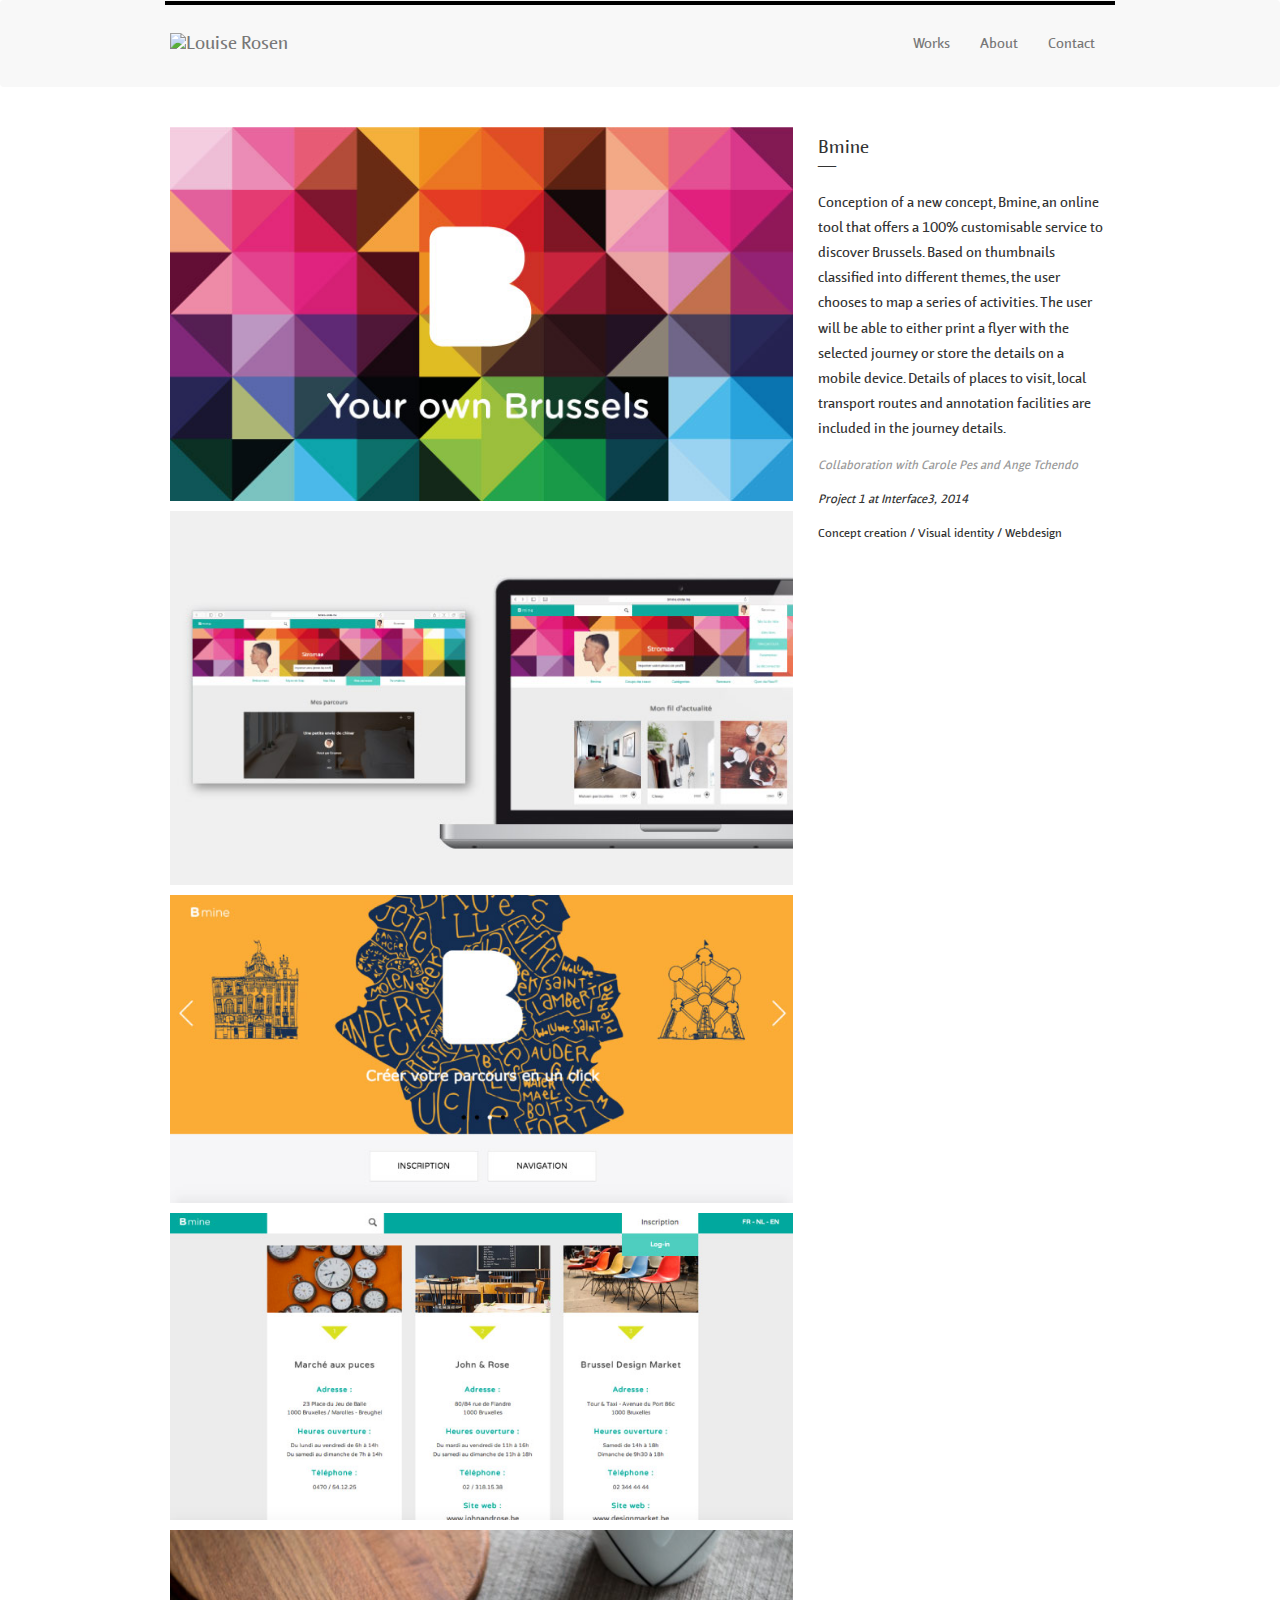
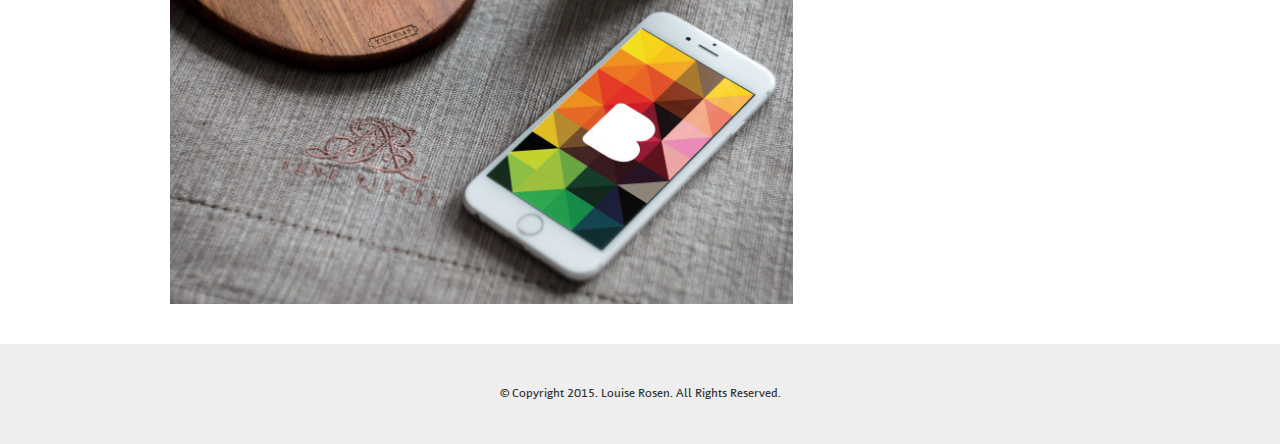
==== pages/bmine.html @ 36550246 "Update" ====
<!DOCTYPE html>
<html lang="en">
<head>
	<meta charset="UTF-8">
	<title>Bmine</title>
	<link rel="stylesheet" href="../css/style.css">
	<link rel="shortcut icon" type="image/png" href="../img/favicon.jpg" />

	<script>
	  (function(i,s,o,g,r,a,m){i['GoogleAnalyticsObject']=r;i[r]=i[r]||function(){
	  (i[r].q=i[r].q||[]).push(arguments)},i[r].l=1*new Date();a=s.createElement(o),
	  m=s.getElementsByTagName(o)[0];a.async=1;a.src=g;m.parentNode.insertBefore(a,m)
	  })(window,document,'script','//www.google-analytics.com/analytics.js','ga');

	  ga('create', 'UA-58508112-1', 'auto');
	  ga('send', 'pageview');
	</script>
</head>
<body>
	<nav class="navbar navbar-default">
	  <div class="container">
	    <!-- Brand and toggle get grouped for better mobile display -->
	    <div class="navbar-header">
	      <button type="button" class="navbar-toggle collapsed" data-toggle="collapse" data-target="#bs-navbar-collapse">
	        <span class="sr-only">Toggle navigation</span>
	        <span class="icon-bar"></span>
	        <span class="icon-bar"></span>
	        <span class="icon-bar"></span>
	      </button>
	      <a class="navbar-brand" href="/"><img src="img/logo.png" alt="Louise Rosen"></a>
	    </div><!-- /.navbar-header for mobile display

	    <!-- Collect the nav links, forms, and other content for toggling -->
	    <div class="collapse navbar-collapse" id="bs-navbar-collapse">
	      <ul class="nav navbar-nav navbar-right">
	        <li><a href="/">Works</a></li>
	        <li><a href="/#about-me">About</a></li>
	        <li><a href="/#contact">Contact</a></li>
	      </ul>
	    </div><!-- /.navbar-collapse -->
	  </div><!-- /.container-fluid -->
	</nav><!-- /.navbar -->

	<div class="container">
		<div class="row">
			<div class="col-sm-8">
				<img class="thumb" src="../img/projects/bmine-project_01.jpg" alt="Bmine 1">
				<img class="thumb" src="../img/projects/bmine-project_02.jpg" alt="Bmine 2">
				<img class="thumb" src="../img/projects/bmine-project_04.jpg" alt="Bmine 3">
				<img class="thumb" src="../img/projects/bmine-project_05.jpg" alt="Bmine 4">
				<img class="thumb" src="../img/projects/bmine-project_03.jpg" alt="Bmine 5">
			</div>
			<div class="col-sm-4 project-desc">
				<h4>Bmine<br>—</h4>
				<!--<p>Création d’un nouveau concept, Bmine, un outil en ligne qui offre un service 100% personnalisable pour découvrir Bruxelles.
				Basé sur les vignettes classées en différents thèmes, l'utilisateur choisit de cartographier une série d'activités.

				L'utilisateur sera en mesure d'imprimer une brochure avec le voyage sélectionné ou stocker les détails sur un appareil mobile.

				Détails de lieux à visiter, les itinéraires de transport locaux et les installations d'annotation sont incluses dans les détails de trajet.

				Création d'un site prototype, Work in progress!
				</p>
				<p class="collaboration">
					<em>Projet réalisé en collaboration avec Carole Pes et Ange Tchendo</em>
				</p>
				<p class="date">
					<em>Interface3, 2014</em>
				</p>
				<p class="keywords">Identité visuelle / Webdesign </p>
				<br>—<br><br>
				-->
				<p>Conception of a new concept, Bmine, an online tool that offers a 100% customisable service to discover Brussels. 
				Based on thumbnails classified into different themes, the user chooses to map a series of activities.

				The user will be able to either print a flyer with the selected journey or store the details on a mobile device.

				Details of places to visit, local transport routes and annotation facilities are included in the journey details.
				
				</p>
				<p class="collaboration">
					<em>Collaboration with Carole Pes and Ange Tchendo</em>
				</p>
				<p class="date">
					<em>Project 1 at Interface3, 2014</em>
				</p>
				<p class="keywords">Concept creation / Visual identity / Webdesign</p>

			</div>
			</div>
		</div>
	</div>

	<div class="secondary-bg">
		<footer>
			&copy; Copyright 2015. Louise Rosen. All Rights Reserved.
		</footer>
	</div>

	<!-- Back to top button -->
	<a href="#0" class="cd-top">Top</a>

	<script src="../bower_components/jquery/dist/jquery.min.js"></script>
	<script src="../bower_components/bootstrap/dist/js/bootstrap.min.js"></script>
	<script src="../bower_components/jquery-smooth-scroll/jquery.smooth-scroll.min.js"></script>
	<script src="../js/min/script-min.js"></script>
</body>
</html>
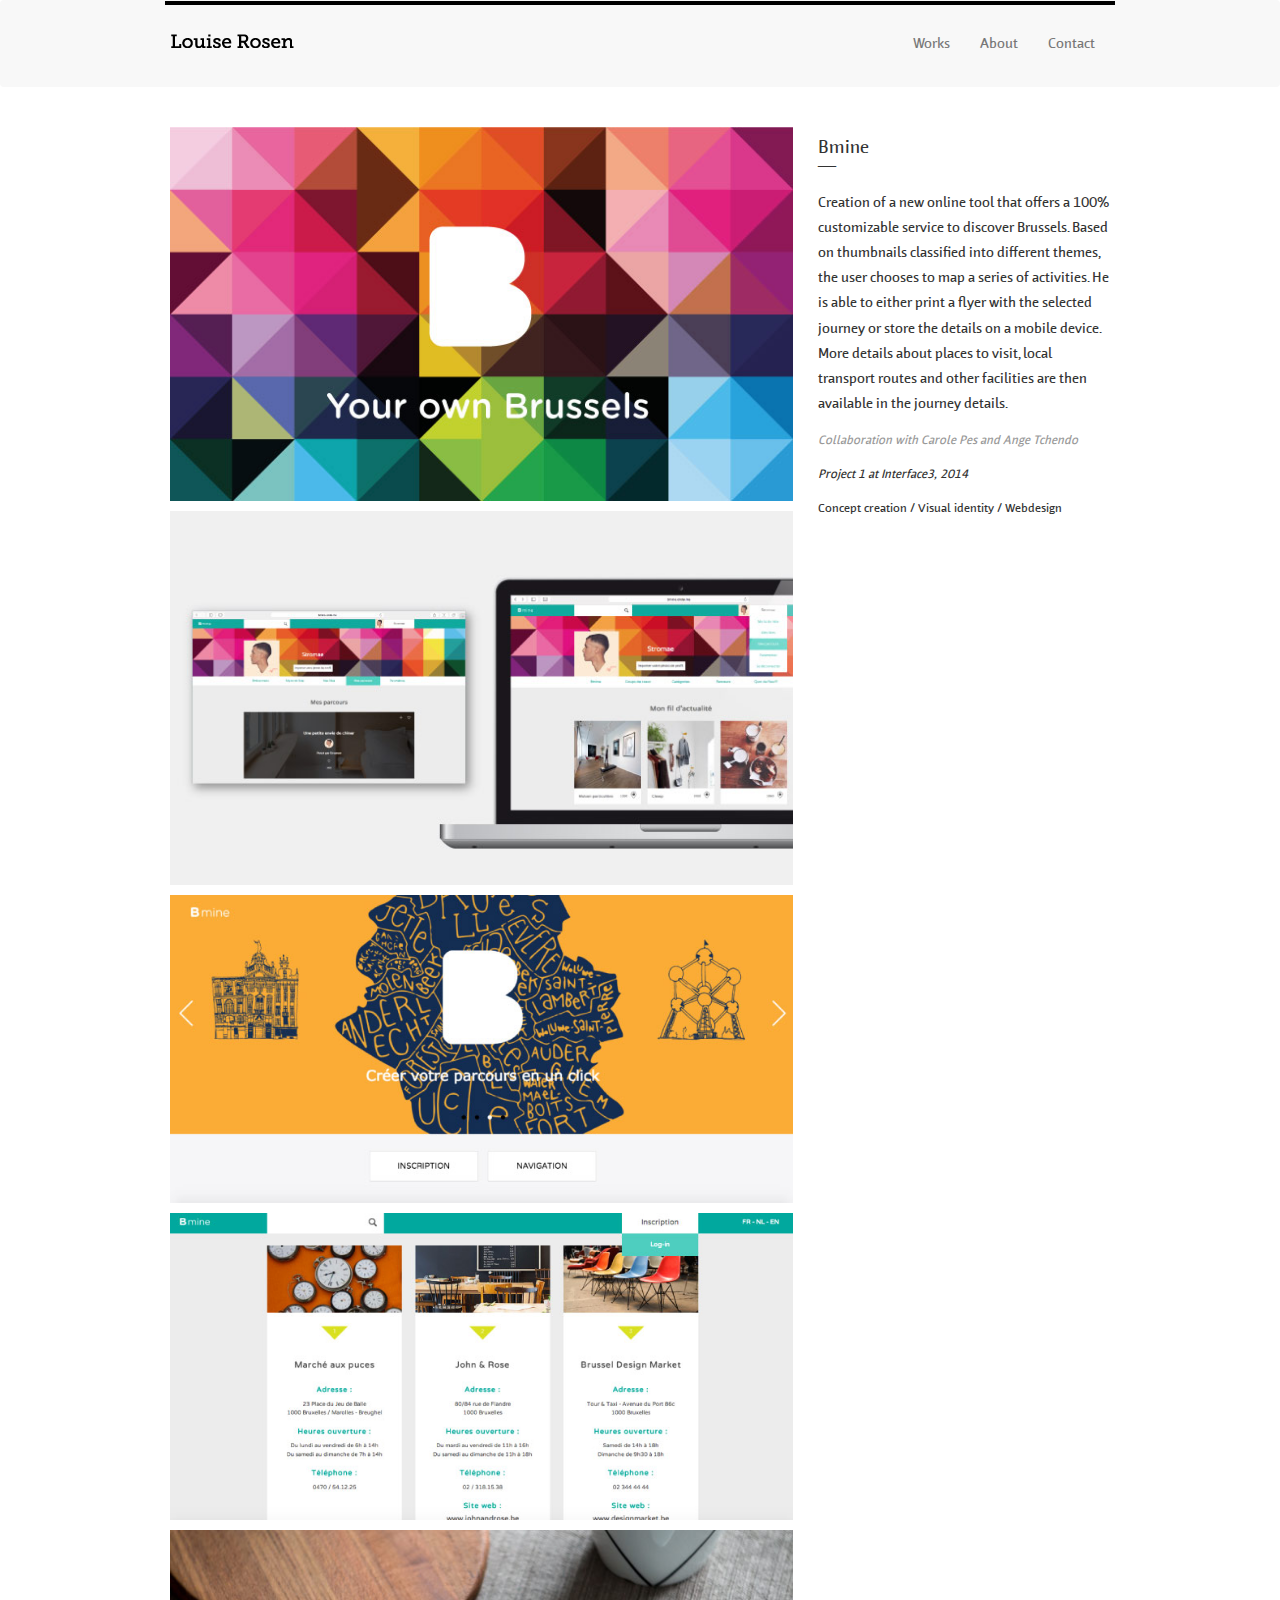
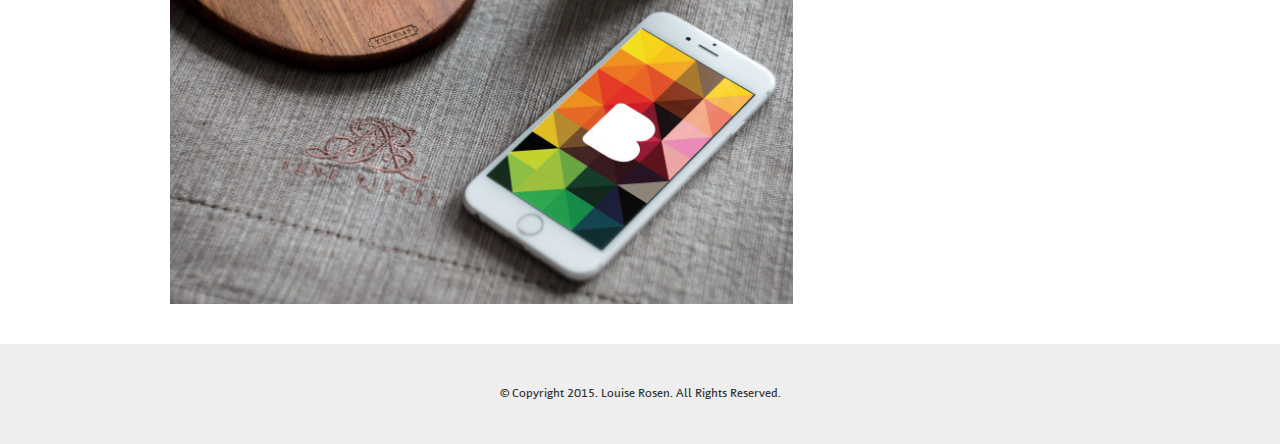
==== commit c3e5309a: "Fixes" ====
--- a/pages/bmine.html
+++ b/pages/bmine.html
@@ -4,7 +4,7 @@
 	<meta charset="UTF-8">
 	<title>Bmine</title>
 	<link rel="stylesheet" href="../css/style.css">
-	<link rel="shortcut icon" type="image/png" href="../img/favicon.jpg" />
+	<link rel="shortcut icon" type="image/jpeg" href="../img/favicon.jpg" />
 
 	<script>
 	  (function(i,s,o,g,r,a,m){i['GoogleAnalyticsObject']=r;i[r]=i[r]||function(){
@@ -27,7 +27,7 @@
 	        <span class="icon-bar"></span>
 	        <span class="icon-bar"></span>
 	      </button>
-	      <a class="navbar-brand" href="/"><img src="img/logo.png" alt="Louise Rosen"></a>
+	      <a class="navbar-brand" href="/"><img src="../img/logo.png" alt="Logo Louise Rosen"></a>
 	    </div><!-- /.navbar-header for mobile display
 
 	    <!-- Collect the nav links, forms, and other content for toggling -->
@@ -70,22 +70,12 @@
 				<p class="keywords">Identité visuelle / Webdesign </p>
 				<br>—<br><br>
 				-->
-				<p>Conception of a new concept, Bmine, an online tool that offers a 100% customisable service to discover Brussels. 
-				Based on thumbnails classified into different themes, the user chooses to map a series of activities.
-
-				The user will be able to either print a flyer with the selected journey or store the details on a mobile device.
-
-				Details of places to visit, local transport routes and annotation facilities are included in the journey details.
+				<p>Creation of a new online tool that offers a 100% customizable service to discover Brussels. Based on thumbnails classified into different themes, the user chooses to map a series of activities. He is able to either print a flyer with the selected journey or store the details on a mobile device. <br> More details about places to visit, local transport routes and other facilities are then available in the journey details.
 				
 				</p>
-				<p class="collaboration">
-					<em>Collaboration with Carole Pes and Ange Tchendo</em>
-				</p>
-				<p class="date">
-					<em>Project 1 at Interface3, 2014</em>
-				</p>
+				<p class="collaboration">Collaboration with Carole Pes and Ange Tchendo</p>
+				<p class="date">Project 1 at Interface3, 2014</p>
 				<p class="keywords">Concept creation / Visual identity / Webdesign</p>
-
 			</div>
 			</div>
 		</div>
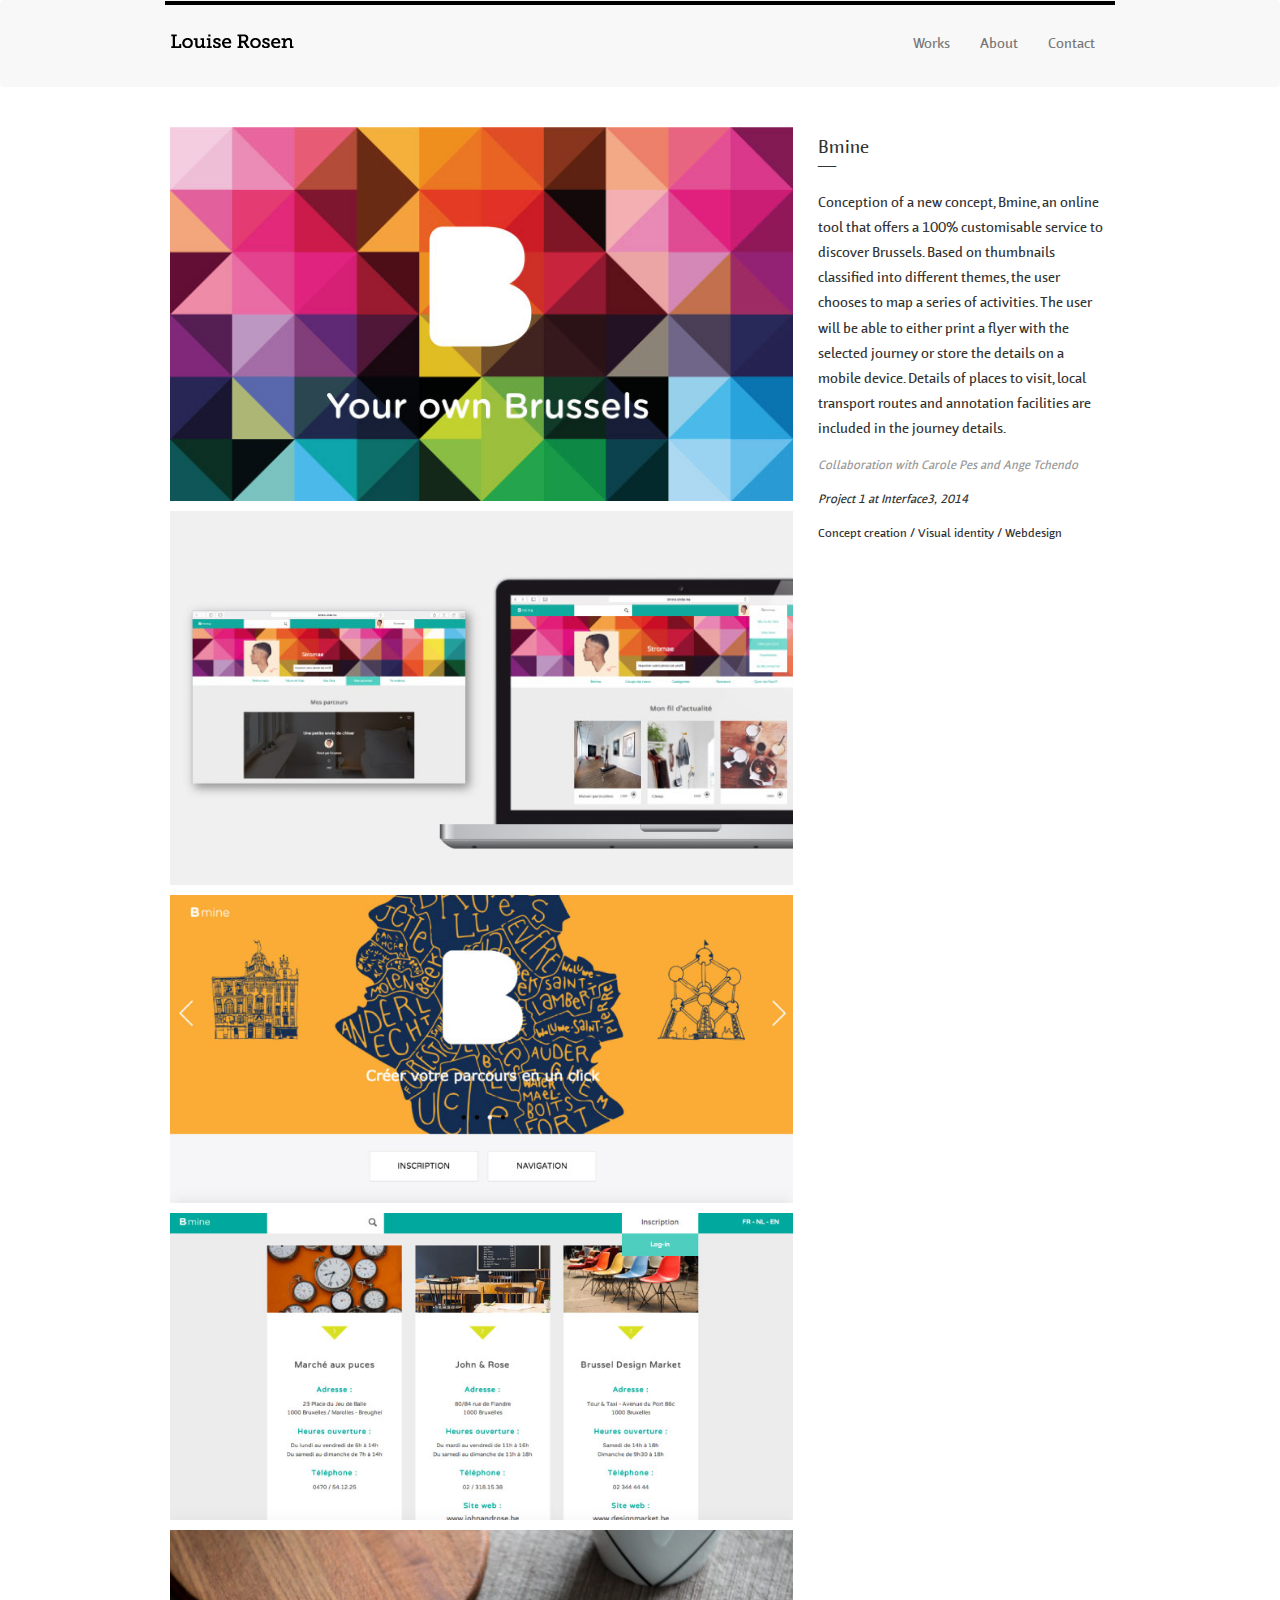
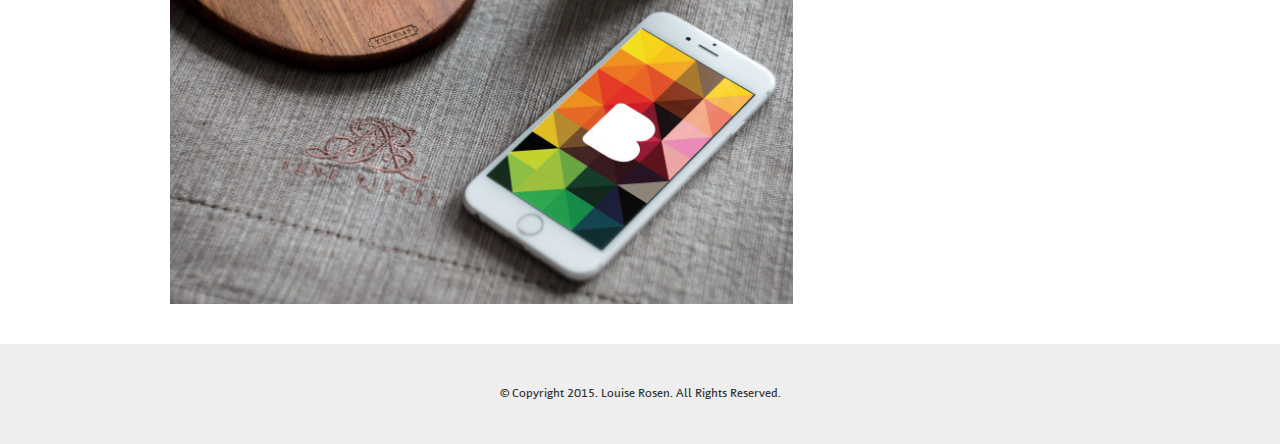
==== commit e2df562e: "update cv" ====
--- a/pages/bmine.html
+++ b/pages/bmine.html
@@ -4,7 +4,7 @@
 	<meta charset="UTF-8">
 	<title>Bmine</title>
 	<link rel="stylesheet" href="../css/style.css">
-	<link rel="shortcut icon" type="image/jpeg" href="../img/favicon.jpg" />
+	<link rel="shortcut icon" type="image/png" href="../img/favicon.jpg" />
 
 	<script>
 	  (function(i,s,o,g,r,a,m){i['GoogleAnalyticsObject']=r;i[r]=i[r]||function(){
@@ -27,7 +27,7 @@
 	        <span class="icon-bar"></span>
 	        <span class="icon-bar"></span>
 	      </button>
-	      <a class="navbar-brand" href="/"><img src="../img/logo.png" alt="Logo Louise Rosen"></a>
+	      <a class="navbar-brand" href="/"><img src="../img/logo.png" alt="Louise Rosen"></a>
 	    </div><!-- /.navbar-header for mobile display
 
 	    <!-- Collect the nav links, forms, and other content for toggling -->
@@ -70,12 +70,22 @@
 				<p class="keywords">Identité visuelle / Webdesign </p>
 				<br>—<br><br>
 				-->
-				<p>Creation of a new online tool that offers a 100% customizable service to discover Brussels. Based on thumbnails classified into different themes, the user chooses to map a series of activities. He is able to either print a flyer with the selected journey or store the details on a mobile device. <br> More details about places to visit, local transport routes and other facilities are then available in the journey details.
+				<p>Conception of a new concept, Bmine, an online tool that offers a 100% customisable service to discover Brussels. 
+				Based on thumbnails classified into different themes, the user chooses to map a series of activities.
+
+				The user will be able to either print a flyer with the selected journey or store the details on a mobile device.
+
+				Details of places to visit, local transport routes and annotation facilities are included in the journey details.
 				
 				</p>
-				<p class="collaboration">Collaboration with Carole Pes and Ange Tchendo</p>
-				<p class="date">Project 1 at Interface3, 2014</p>
+				<p class="collaboration">
+					<em>Collaboration with Carole Pes and Ange Tchendo</em>
+				</p>
+				<p class="date">
+					<em>Project 1 at Interface3, 2014</em>
+				</p>
 				<p class="keywords">Concept creation / Visual identity / Webdesign</p>
+
 			</div>
 			</div>
 		</div>
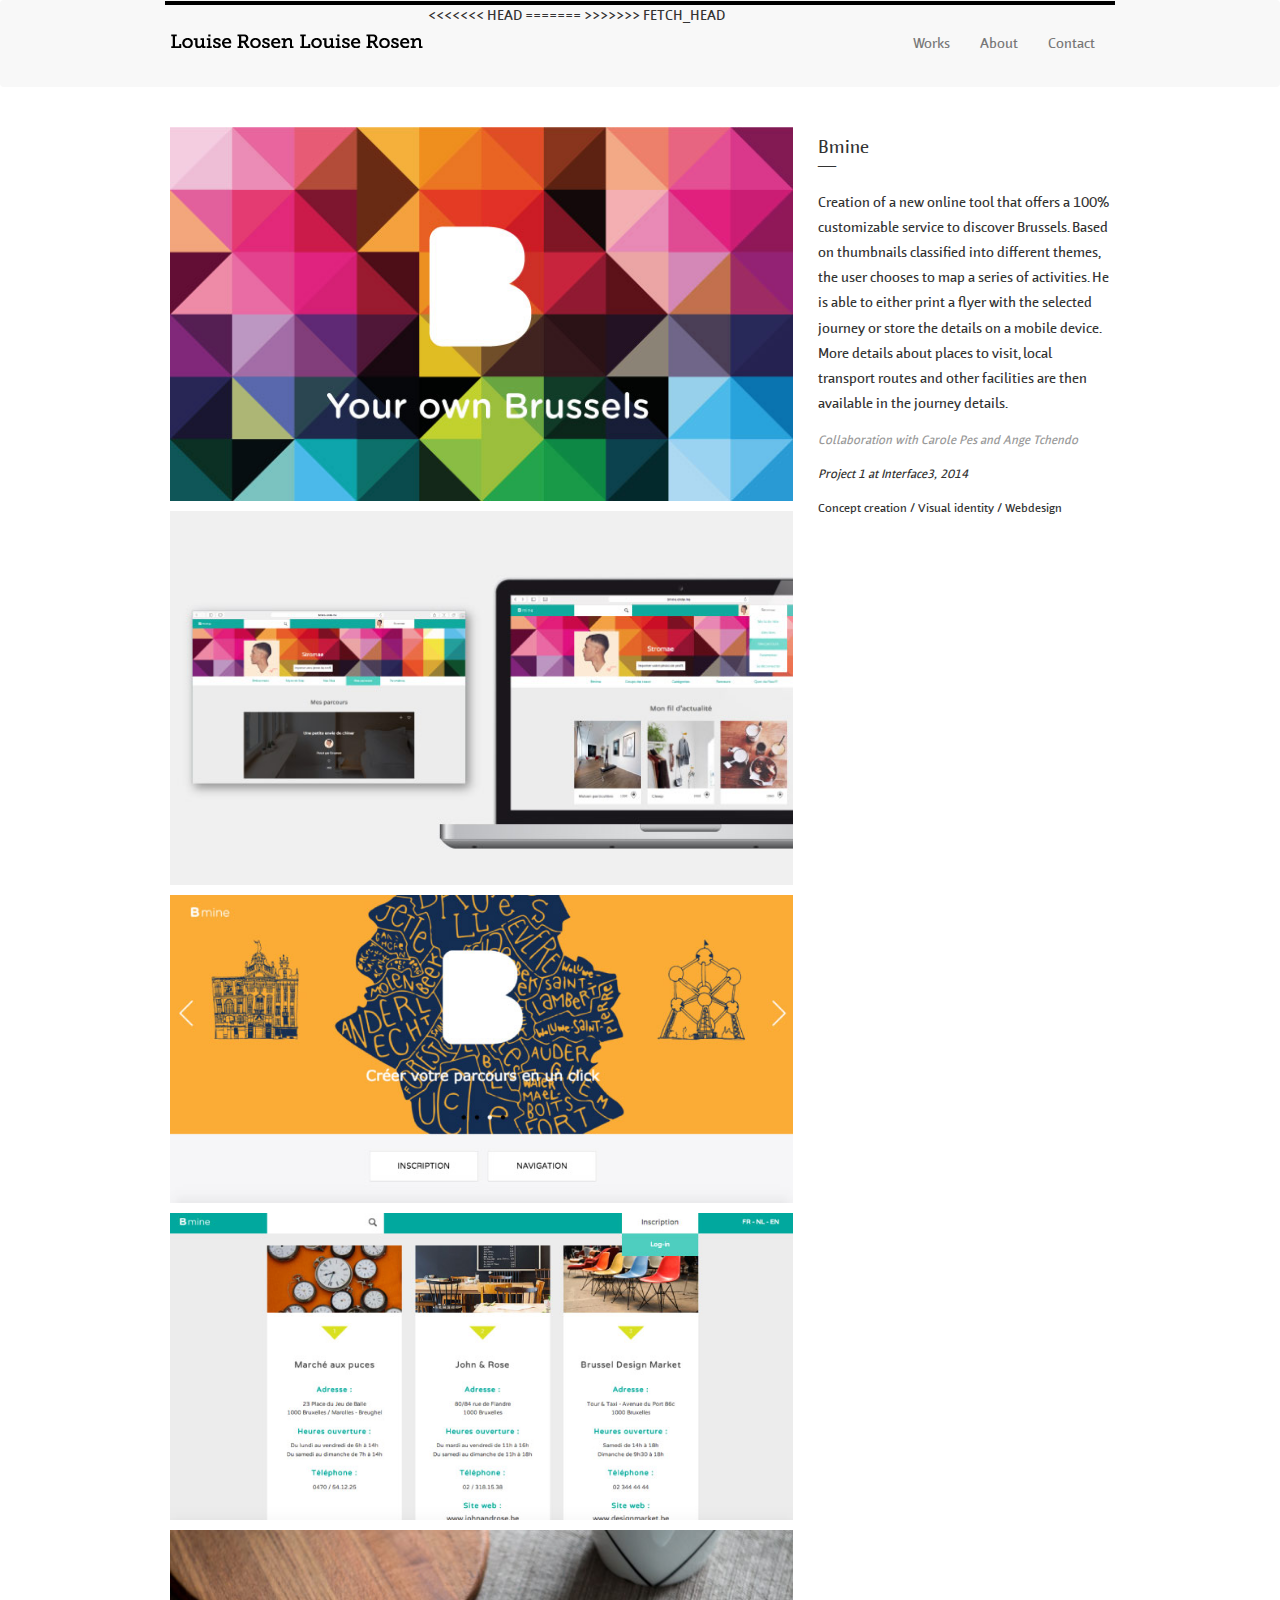
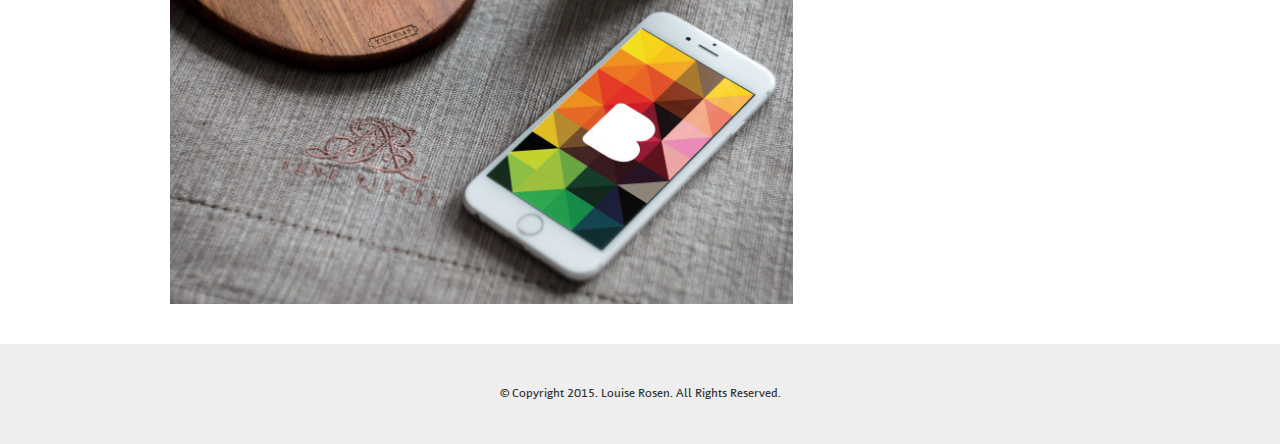
==== commit 3b5f98c9: "Merge branch 'master' of https://github.com/louiserosen/louiserosen.me" ====
--- a/pages/bmine.html
+++ b/pages/bmine.html
@@ -4,7 +4,7 @@
 	<meta charset="UTF-8">
 	<title>Bmine</title>
 	<link rel="stylesheet" href="../css/style.css">
-	<link rel="shortcut icon" type="image/png" href="../img/favicon.jpg" />
+	<link rel="shortcut icon" type="image/jpeg" href="../img/favicon.jpg" />
 
 	<script>
 	  (function(i,s,o,g,r,a,m){i['GoogleAnalyticsObject']=r;i[r]=i[r]||function(){
@@ -27,7 +27,11 @@
 	        <span class="icon-bar"></span>
 	        <span class="icon-bar"></span>
 	      </button>
+<<<<<<< HEAD
 	      <a class="navbar-brand" href="/"><img src="../img/logo.png" alt="Louise Rosen"></a>
+=======
+	      <a class="navbar-brand" href="/"><img src="../img/logo.png" alt="Logo Louise Rosen"></a>
+>>>>>>> FETCH_HEAD
 	    </div><!-- /.navbar-header for mobile display
 
 	    <!-- Collect the nav links, forms, and other content for toggling -->
@@ -52,40 +56,10 @@
 			</div>
 			<div class="col-sm-4 project-desc">
 				<h4>Bmine<br>—</h4>
-				<!--<p>Création d’un nouveau concept, Bmine, un outil en ligne qui offre un service 100% personnalisable pour découvrir Bruxelles.
-				Basé sur les vignettes classées en différents thèmes, l'utilisateur choisit de cartographier une série d'activités.
-
-				L'utilisateur sera en mesure d'imprimer une brochure avec le voyage sélectionné ou stocker les détails sur un appareil mobile.
-
-				Détails de lieux à visiter, les itinéraires de transport locaux et les installations d'annotation sont incluses dans les détails de trajet.
-
-				Création d'un site prototype, Work in progress!
-				</p>
-				<p class="collaboration">
-					<em>Projet réalisé en collaboration avec Carole Pes et Ange Tchendo</em>
-				</p>
-				<p class="date">
-					<em>Interface3, 2014</em>
-				</p>
-				<p class="keywords">Identité visuelle / Webdesign </p>
-				<br>—<br><br>
-				-->
-				<p>Conception of a new concept, Bmine, an online tool that offers a 100% customisable service to discover Brussels. 
-				Based on thumbnails classified into different themes, the user chooses to map a series of activities.
-
-				The user will be able to either print a flyer with the selected journey or store the details on a mobile device.
-
-				Details of places to visit, local transport routes and annotation facilities are included in the journey details.
-				
-				</p>
-				<p class="collaboration">
-					<em>Collaboration with Carole Pes and Ange Tchendo</em>
-				</p>
-				<p class="date">
-					<em>Project 1 at Interface3, 2014</em>
-				</p>
+				<p>Creation of a new online tool that offers a 100% customizable service to discover Brussels. Based on thumbnails classified into different themes, the user chooses to map a series of activities. He is able to either print a flyer with the selected journey or store the details on a mobile device. <br> More details about places to visit, local transport routes and other facilities are then available in the journey details.</p>
+				<p class="collaboration">Collaboration with Carole Pes and Ange Tchendo</p>
+				<p class="date">Project 1 at Interface3, 2014</p>
 				<p class="keywords">Concept creation / Visual identity / Webdesign</p>
-
 			</div>
 			</div>
 		</div>
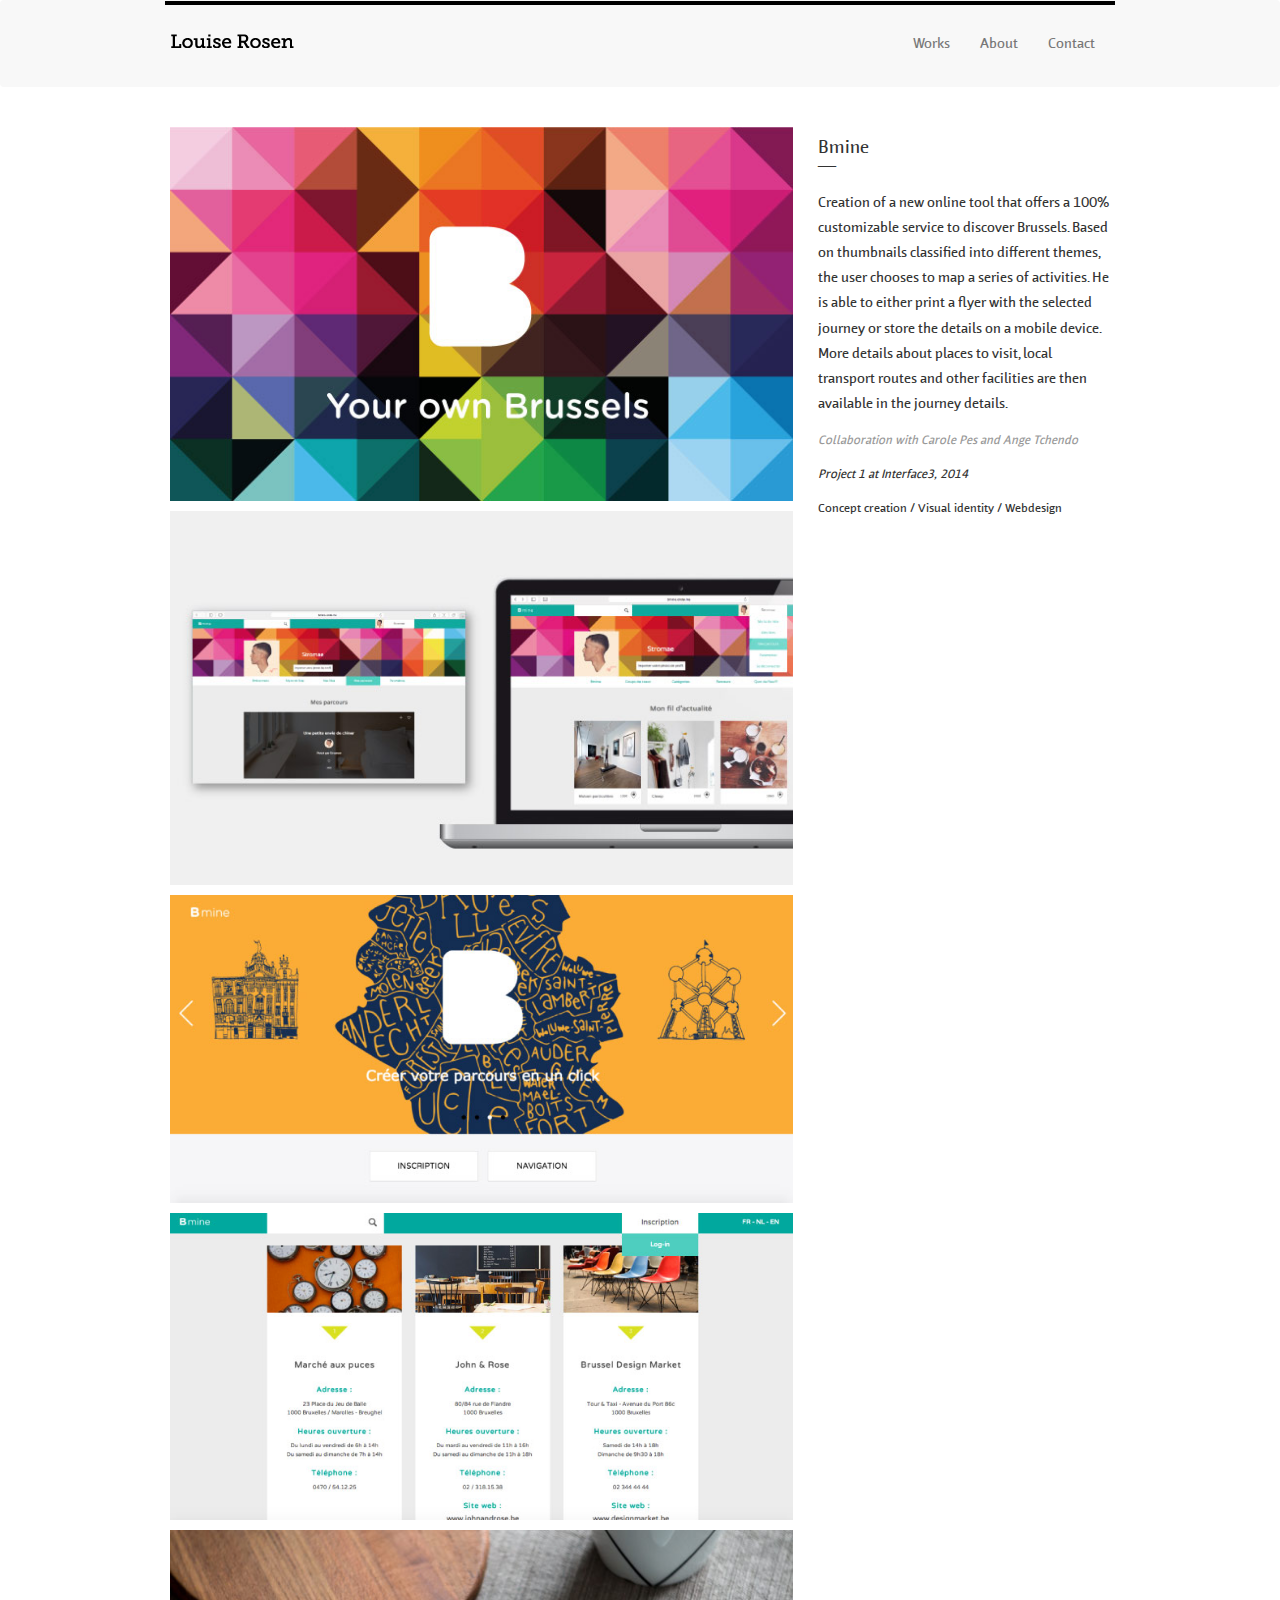
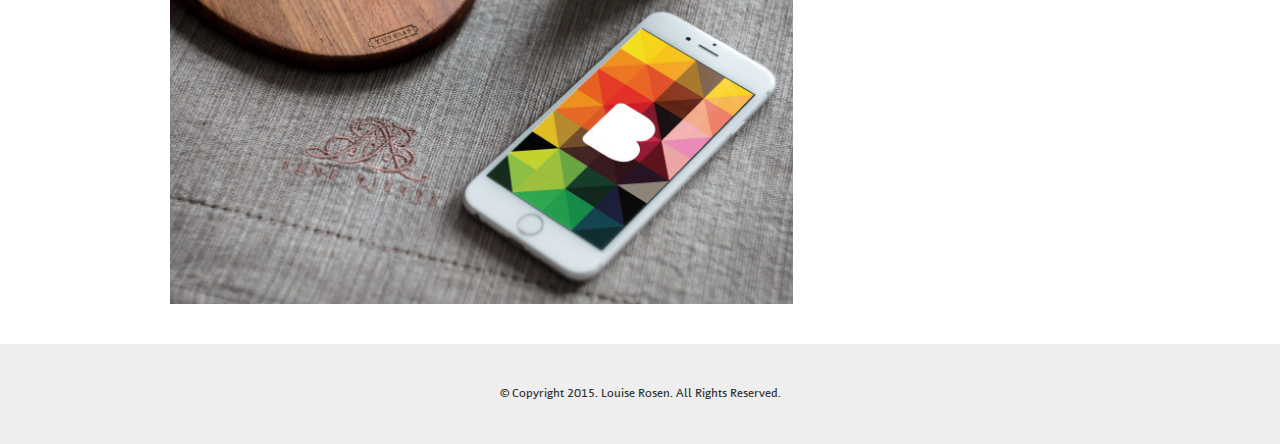
==== commit 8cfa80b0: "update" ====
--- a/pages/bmine.html
+++ b/pages/bmine.html
@@ -27,12 +27,9 @@
 	        <span class="icon-bar"></span>
 	        <span class="icon-bar"></span>
 	      </button>
-<<<<<<< HEAD
 	      <a class="navbar-brand" href="/"><img src="../img/logo.png" alt="Louise Rosen"></a>
-=======
-	      <a class="navbar-brand" href="/"><img src="../img/logo.png" alt="Logo Louise Rosen"></a>
->>>>>>> FETCH_HEAD
-	    </div><!-- /.navbar-header for mobile display
+	    </div>
+	      <!-- /.navbar-header for mobile display
 
 	    <!-- Collect the nav links, forms, and other content for toggling -->
 	    <div class="collapse navbar-collapse" id="bs-navbar-collapse">
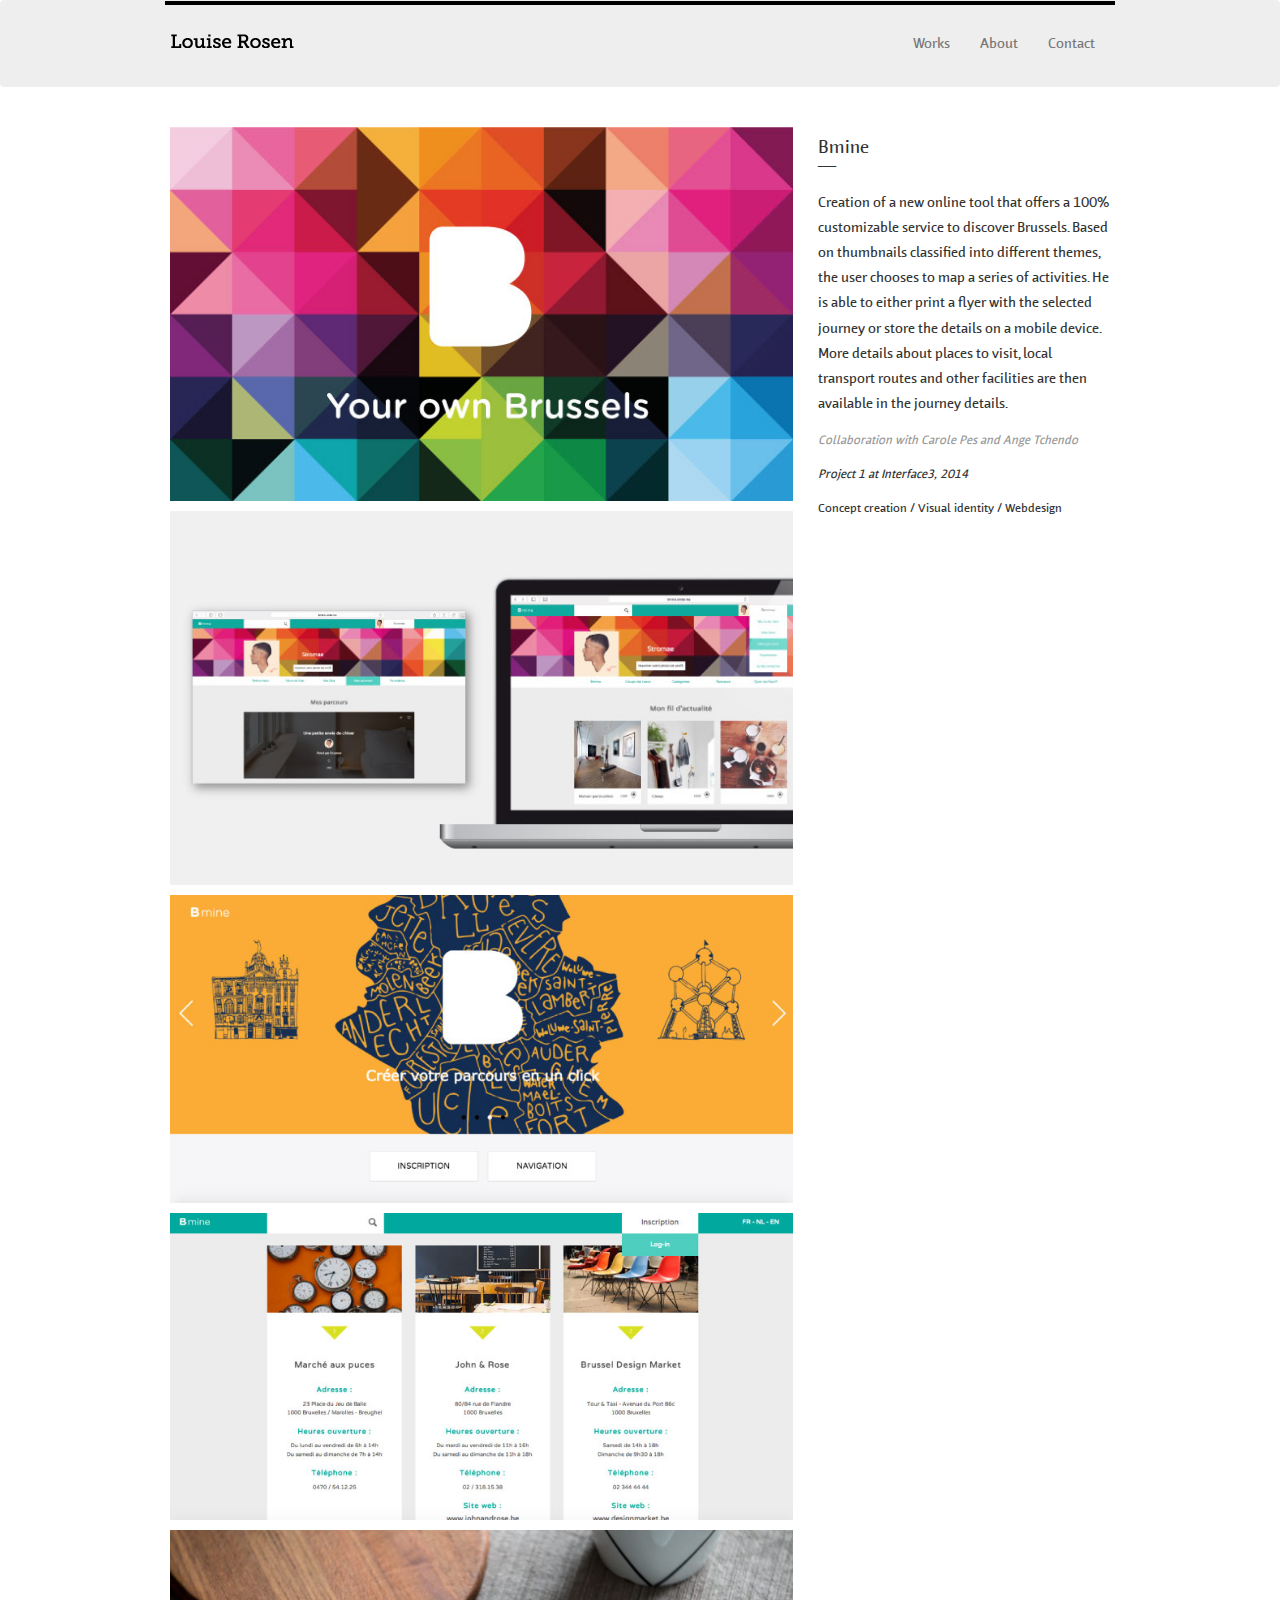
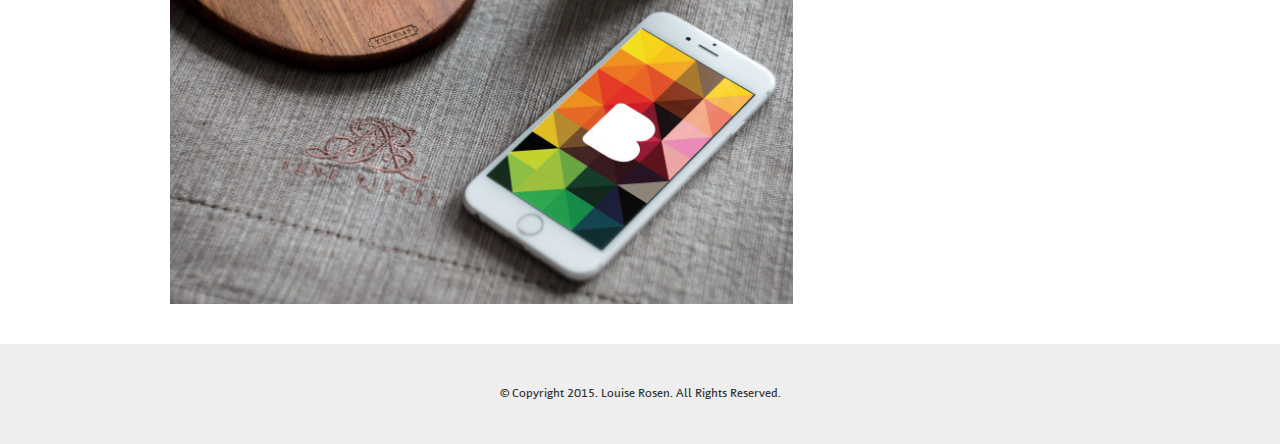
==== commit d22bda8d: "Fixes" ====
--- a/pages/bmine.html
+++ b/pages/bmine.html
@@ -2,6 +2,8 @@
 <html lang="en">
 <head>
 	<meta charset="UTF-8">
+	<meta http-equiv="X-UA-Compatible" content="IE=edge">
+  <meta name="viewport" content="width=device-width, initial-scale=1">
 	<title>Bmine</title>
 	<link rel="stylesheet" href="../css/style.css">
 	<link rel="shortcut icon" type="image/jpeg" href="../img/favicon.jpg" />
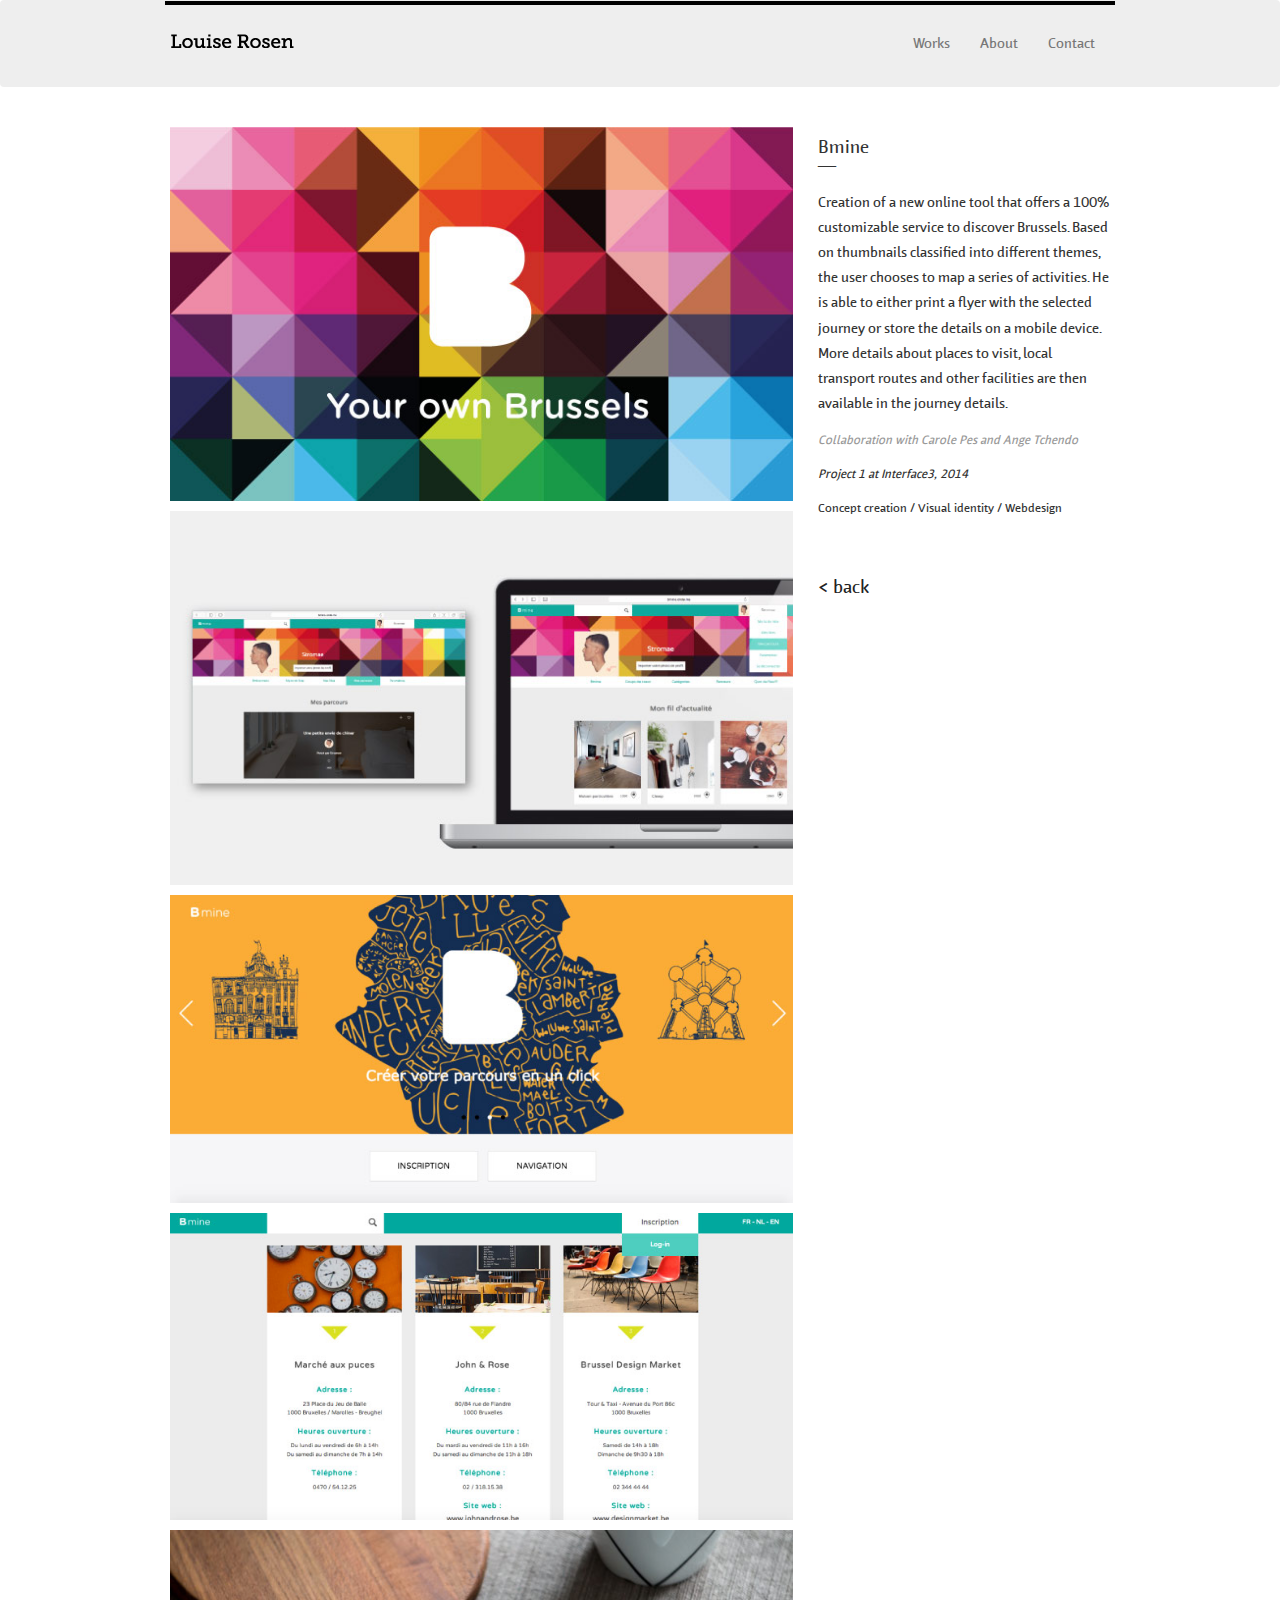
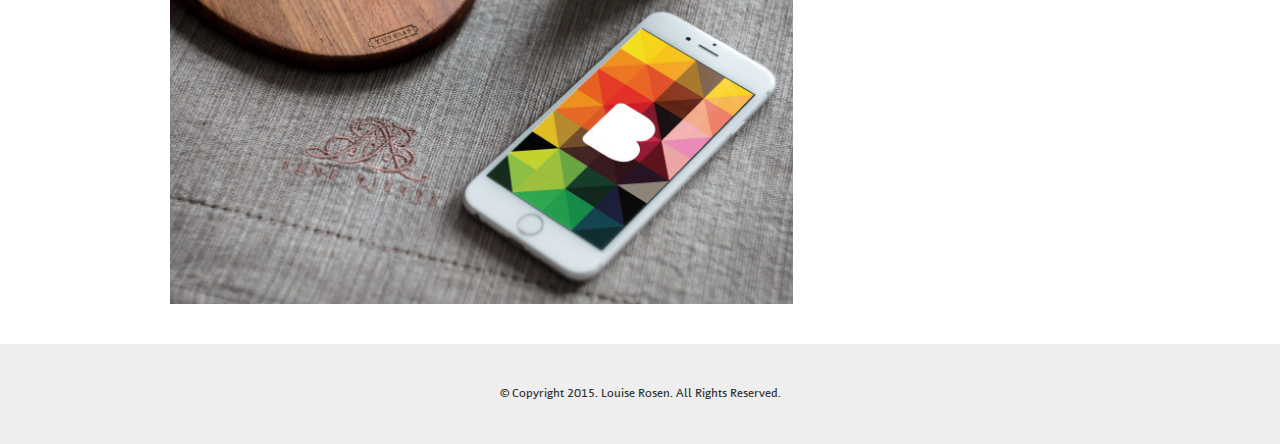
==== commit 593f13cf: "Small fix" ====
--- a/pages/bmine.html
+++ b/pages/bmine.html
@@ -59,6 +59,7 @@
 				<p class="collaboration">Collaboration with Carole Pes and Ange Tchendo</p>
 				<p class="date">Project 1 at Interface3, 2014</p>
 				<p class="keywords">Concept creation / Visual identity / Webdesign</p>
+				<div class="back">< <a href="/">back</a></div>
 			</div>
 			</div>
 		</div>
